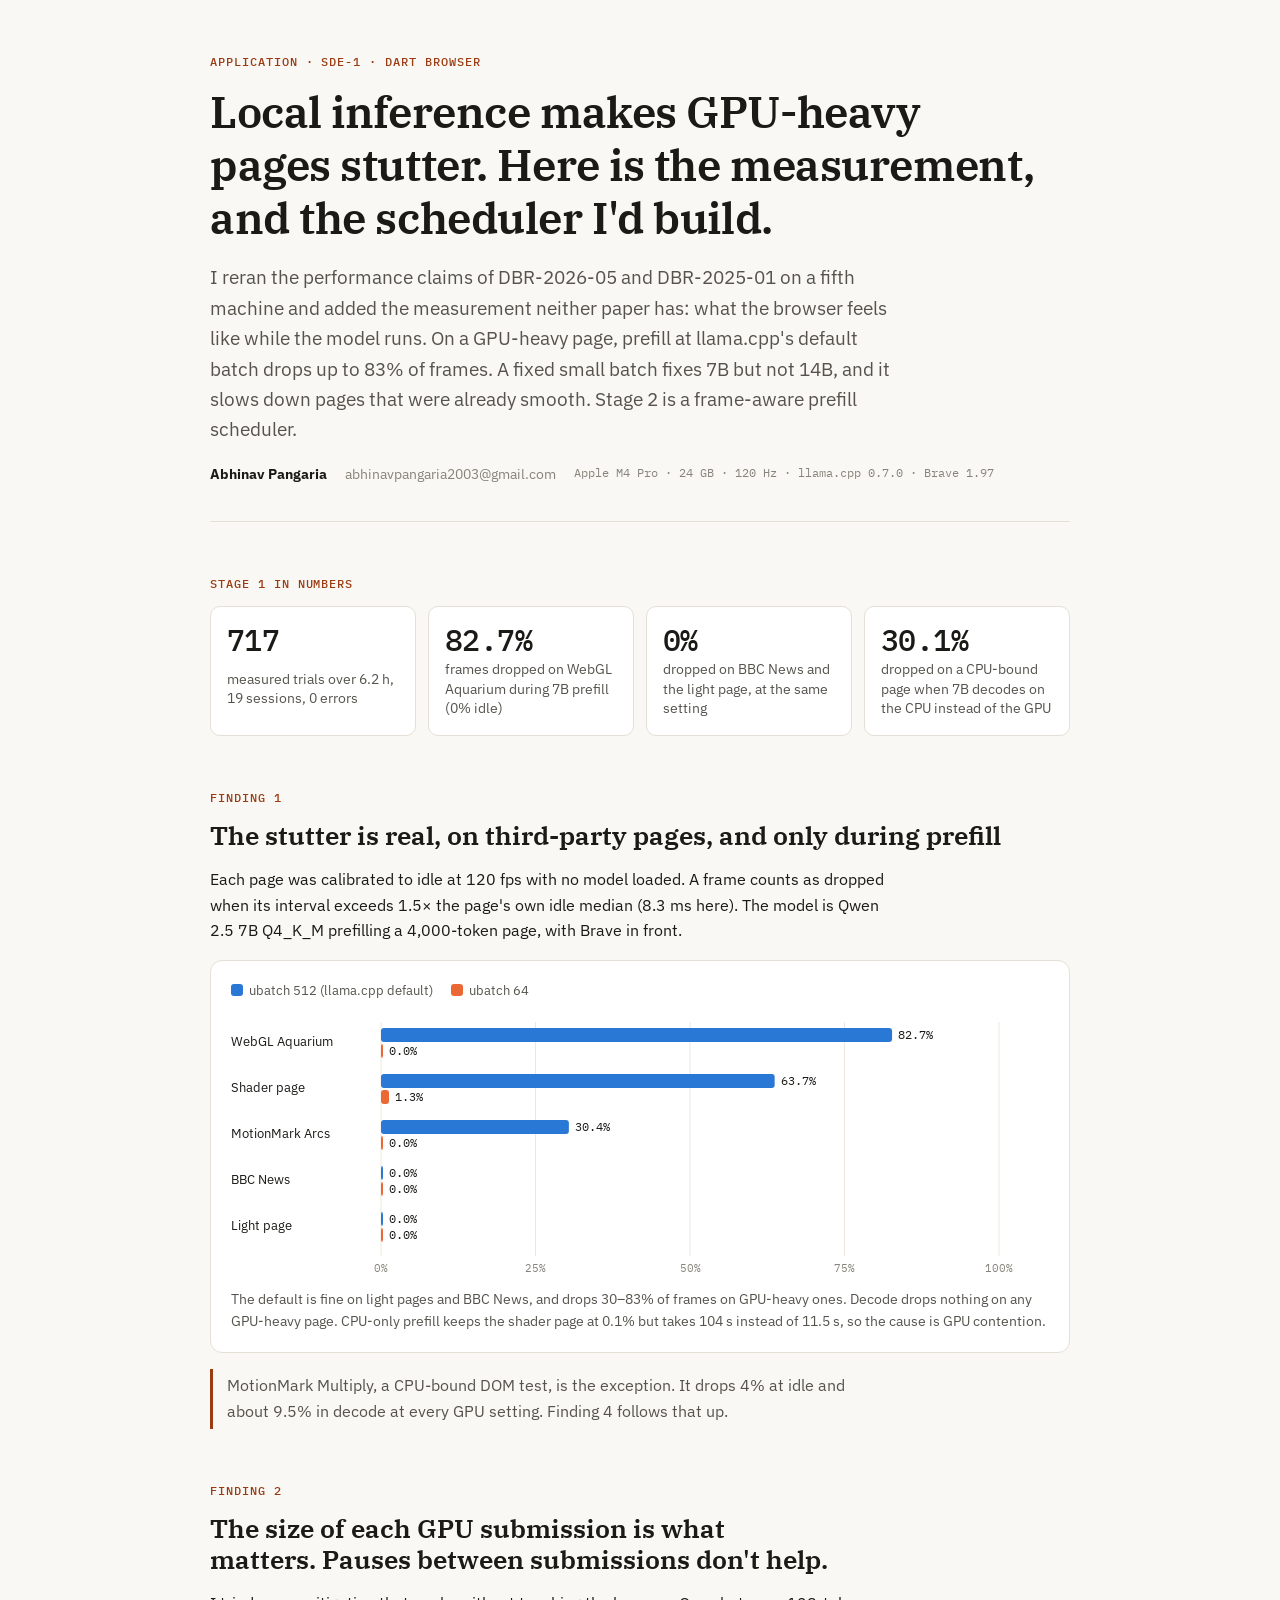
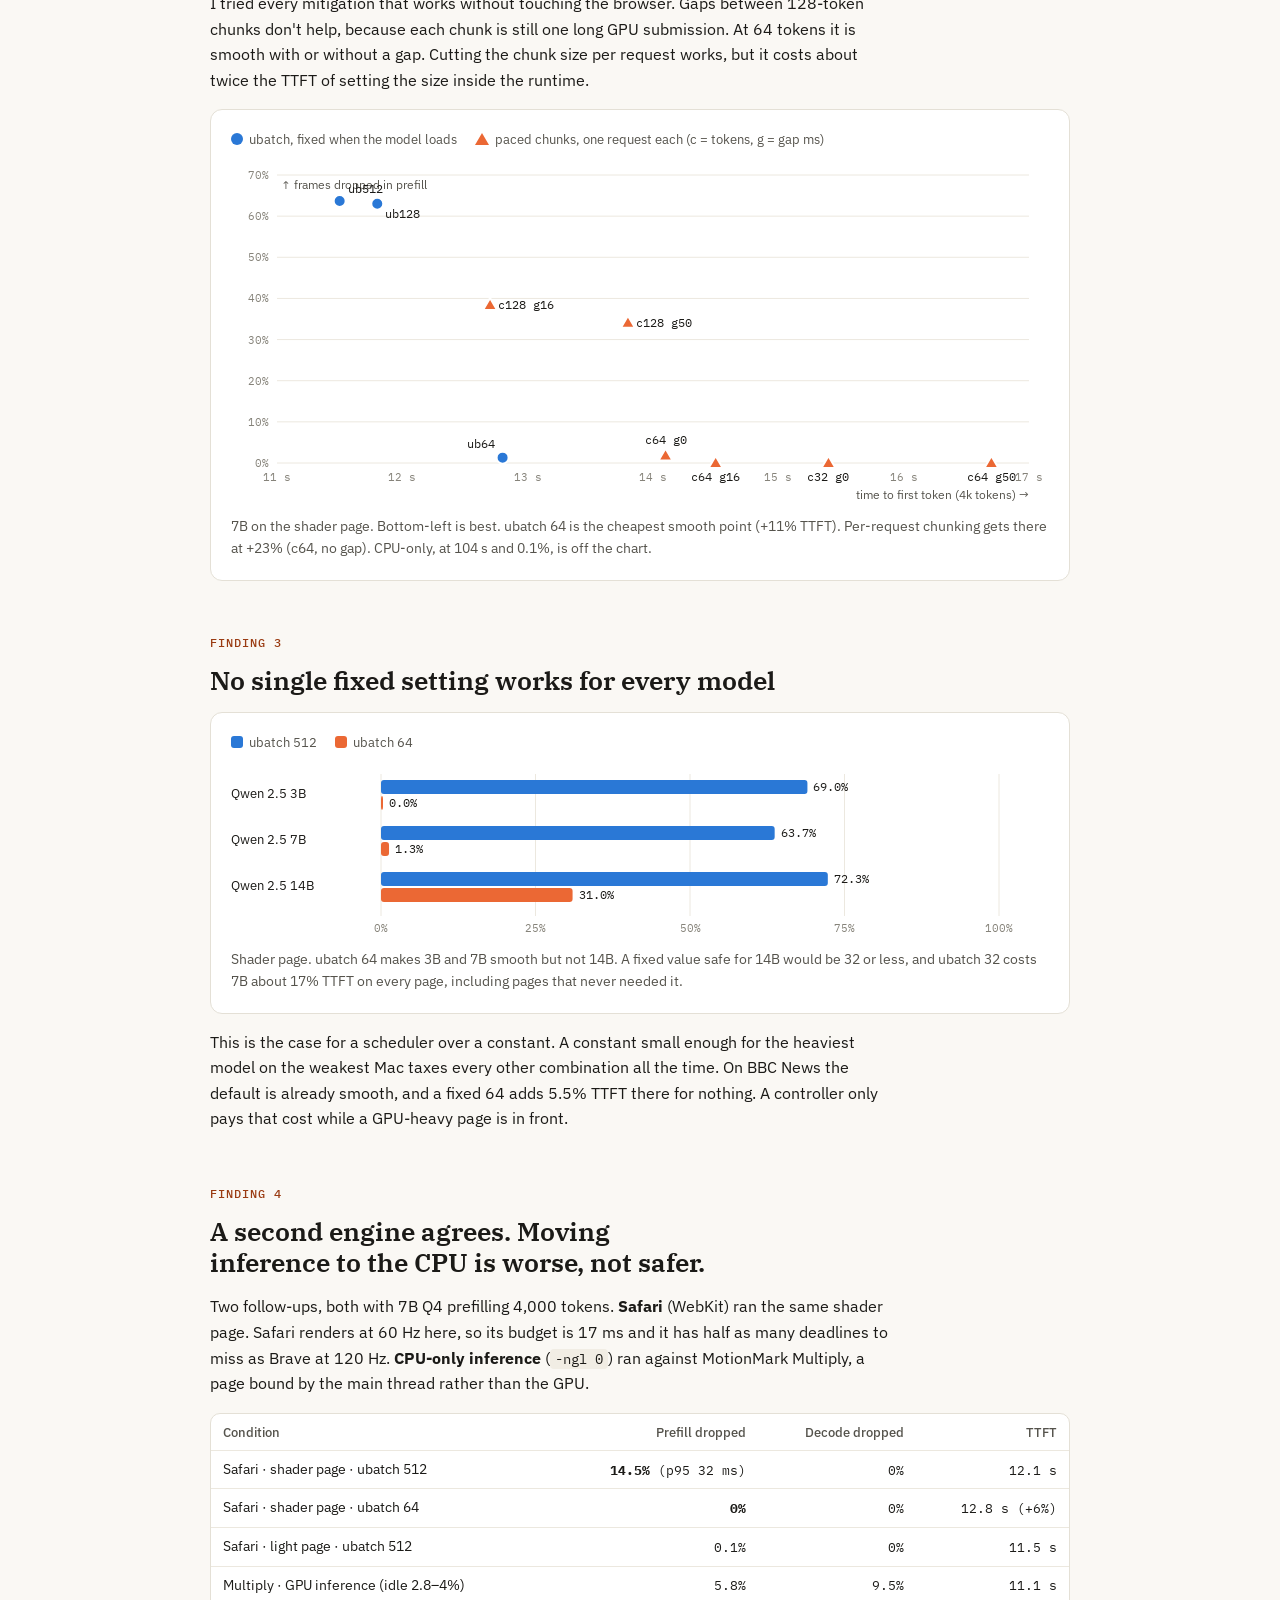
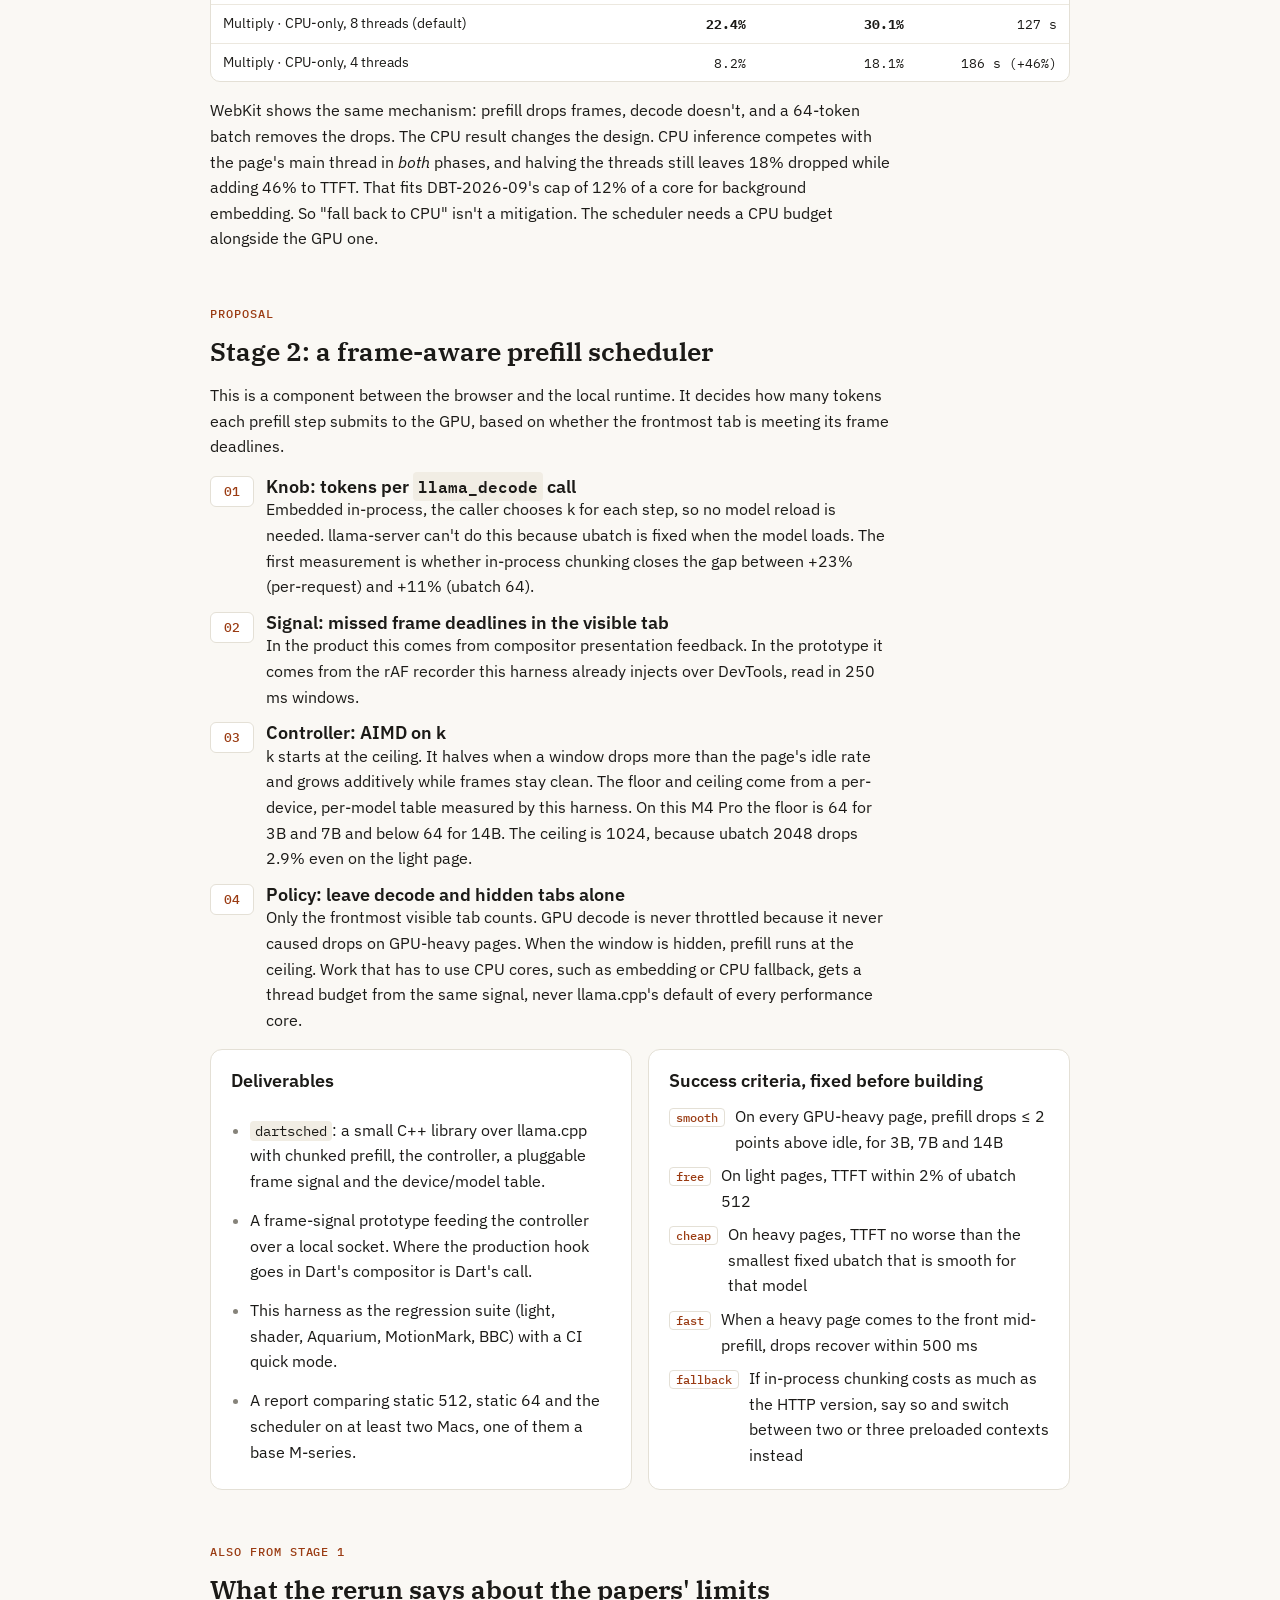
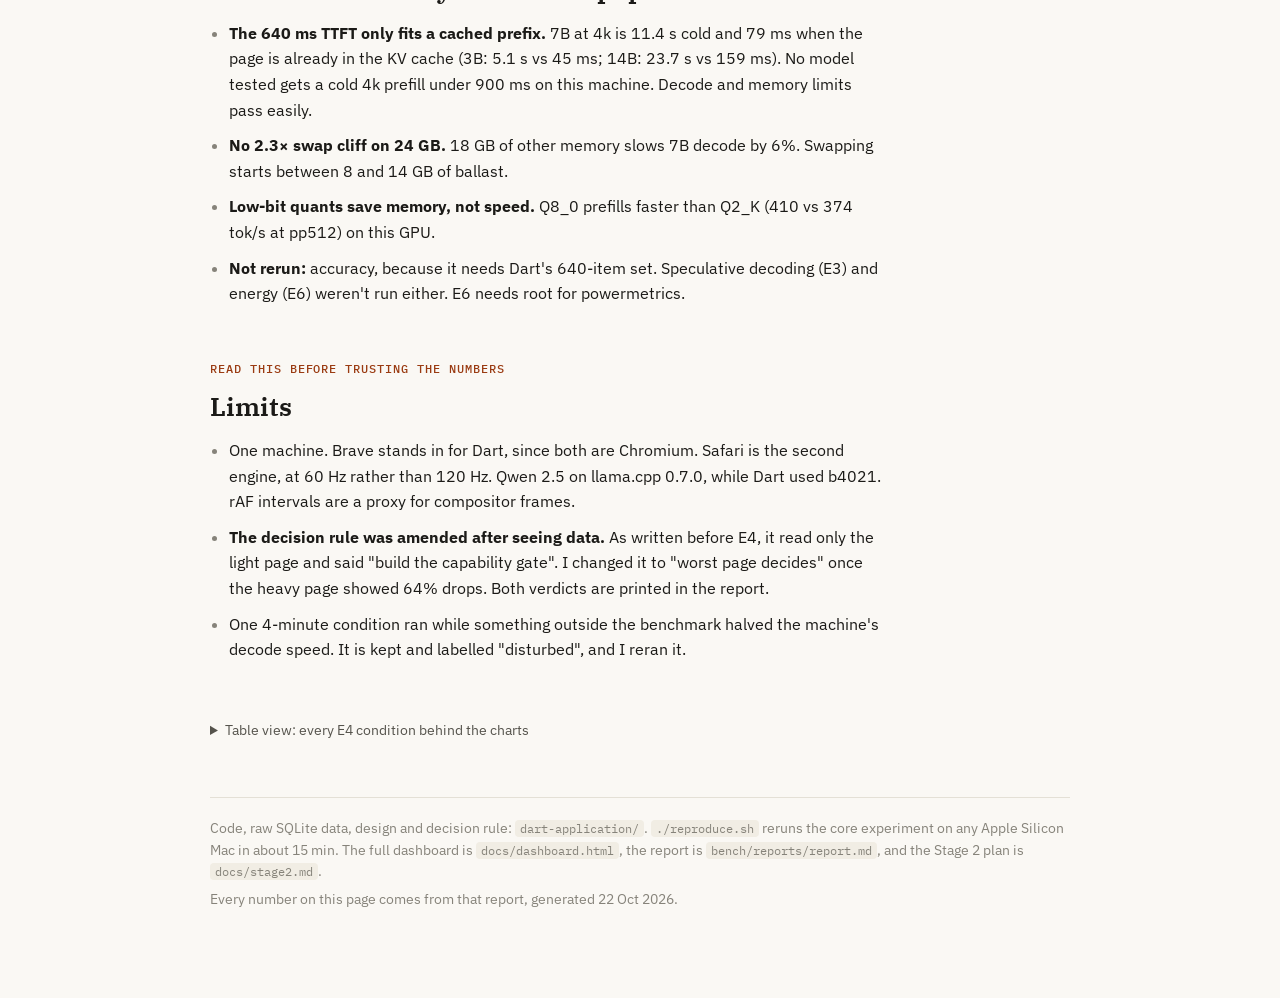
==== docs/index.html @ 21ff2320 "Publish Stage 1 results: report, raw data, dashboard and findings page 717 measured trials, 0 errors" ====
<!doctype html><html lang="en"><head><meta charset="utf-8"><meta name="viewport" content="width=device-width,initial-scale=1,viewport-fit=cover"></head><body>
<title>Prefill Stutter Report</title>
<meta name="claude:viewport-fit-sides" content="cover">
<link rel="preconnect" href="https://fonts.googleapis.com">
<link rel="stylesheet" href="https://fonts.googleapis.com/css2?family=IBM+Plex+Mono:wght@400;500&family=IBM+Plex+Sans:wght@400;500;600&family=IBM+Plex+Serif:wght@500;600&display=swap">
<style>
:root{
  --bg:#faf8f4; --surface:#ffffff; --fg:#1b1a17; --fg2:#55534c; --muted:#86837a;
  --rule:#e4e0d6; --grid:#ece8df; --accent:#9a3b12; --chip:#f1ede4;
  --s1:#2a78d6; --s2:#eb6834; --bad:#b42318; --good:#1d6b3a;
}
@media (prefers-color-scheme: dark){:root:not([data-theme="light"]){
  --bg:#17171a; --surface:#1f1f23; --fg:#efede7; --fg2:#c3c0b6; --muted:#8f8c84;
  --rule:#34333a; --grid:#2a2a30; --accent:#f08a5d; --chip:#26262b;
  --s1:#3987e5; --s2:#d95926; --bad:#f07a6e; --good:#6cc48a; color-scheme:dark}}
:root[data-theme="dark"]{
  --bg:#17171a; --surface:#1f1f23; --fg:#efede7; --fg2:#c3c0b6; --muted:#8f8c84;
  --rule:#34333a; --grid:#2a2a30; --accent:#f08a5d; --chip:#26262b;
  --s1:#3987e5; --s2:#d95926; --bad:#f07a6e; --good:#6cc48a; color-scheme:dark}
*{box-sizing:border-box}
body{background:var(--bg);color:var(--fg);font:16px/1.6 "IBM Plex Sans",system-ui,-apple-system,sans-serif;
  padding-left:max(16px,env(safe-area-inset-left,0px));padding-right:max(16px,env(safe-area-inset-right,0px))}
.wrap{max-width:860px;margin:0 auto;padding-block:48px 80px;display:grid;gap:56px}
section{display:grid;gap:16px;min-width:0}
h1,h2,h3{font-family:"IBM Plex Serif",Georgia,serif;font-weight:600;text-wrap:balance;margin:0;line-height:1.2}
h1{font-size:clamp(30px,5vw,44px);letter-spacing:-.01em}
h2{font-size:26px}
h3{font-size:18px;font-family:"IBM Plex Sans",system-ui,sans-serif}
p{margin:0;max-width:68ch}
.mono,code{font-family:"IBM Plex Mono",ui-monospace,Menlo,monospace;font-size:.88em}
code{background:var(--chip);padding:1px 5px;border-radius:4px}
.eyebrow{font:500 12px/1 "IBM Plex Mono",monospace;letter-spacing:.08em;text-transform:uppercase;color:var(--accent)}
.lede{font-size:19px;color:var(--fg2);max-width:62ch}
.byline{display:flex;flex-wrap:wrap;gap:6px 18px;color:var(--muted);font-size:14px}
.byline span{user-select:all}
header{display:grid;gap:18px;border-bottom:1px solid var(--rule);padding-bottom:36px}
.stats{display:grid;grid-template-columns:repeat(auto-fit,minmax(180px,1fr));gap:12px}
.stat{background:var(--surface);border:1px solid var(--rule);border-radius:10px;padding:16px;display:grid;gap:4px;min-width:0}
.stat b{font:500 30px/1.1 "IBM Plex Mono",monospace;letter-spacing:-.02em}
.stat small{color:var(--fg2);font-size:13.5px;line-height:1.45}
.card{background:var(--surface);border:1px solid var(--rule);border-radius:12px;padding:20px;display:grid;gap:12px;min-width:0}
.card .cap{color:var(--fg2);font-size:14px}
.legend{display:flex;flex-wrap:wrap;gap:6px 18px;font-size:13px;color:var(--fg2)}
.legend i{display:inline-block;width:12px;height:12px;border-radius:3px;margin-right:6px;vertical-align:-1px}
.legend i.tri{border-radius:0;background:none!important;width:0;height:0;border-left:7px solid transparent;border-right:7px solid transparent;border-bottom:12px solid var(--s2)}
.legend i.dot{border-radius:50%}
svg{display:block;width:100%;height:auto;overflow:visible}
svg text{font-family:"IBM Plex Sans",system-ui,sans-serif;fill:var(--fg2);font-size:12px}
svg .val{font-family:"IBM Plex Mono",monospace;fill:var(--fg);font-size:11.5px}
svg .row{fill:var(--fg);font-size:13px}
svg .axis{fill:var(--muted);font-size:11px;font-family:"IBM Plex Mono",monospace}
.tip{position:fixed;pointer-events:none;background:var(--fg);color:var(--bg);font:13px/1.45 "IBM Plex Sans",sans-serif;
  padding:8px 10px;border-radius:6px;max-width:260px;z-index:20;opacity:0;transition:opacity .08s}
.tip b{font-weight:600}
ol,ul{margin:0;padding-left:1.2em;display:grid;gap:10px;max-width:68ch}
li::marker{color:var(--muted)}
.steps{counter-reset:s;list-style:none;padding:0;display:grid;gap:12px}
.steps li{display:grid;grid-template-columns:44px 1fr;gap:12px;align-items:start}
.steps li::before{counter-increment:s;content:counter(s,decimal-leading-zero);font:500 13px/1 "IBM Plex Mono",monospace;
  color:var(--accent);border:1px solid var(--rule);border-radius:6px;padding:8px 0;text-align:center;background:var(--surface)}
.steps li div{min-width:0}
.two{display:grid;grid-template-columns:repeat(auto-fit,minmax(280px,1fr));gap:16px}
.tbl{overflow-x:auto;border:1px solid var(--rule);border-radius:10px;background:var(--surface)}
table{border-collapse:collapse;width:100%;font-size:13.5px;min-width:560px}
th,td{padding:8px 12px;text-align:right;border-bottom:1px solid var(--grid);white-space:nowrap}
th:first-child,td:first-child{text-align:left}
th{font-weight:500;color:var(--fg2);font-size:12.5px}
td{font-family:"IBM Plex Mono",monospace;font-size:12.5px}
td:first-child{font-family:"IBM Plex Sans",sans-serif;font-size:13.5px}
tr:last-child td{border-bottom:0}
details summary{cursor:pointer;color:var(--fg2);font-size:14px}
details[open] summary{margin-bottom:10px}
.note{border-left:3px solid var(--accent);padding:4px 0 4px 14px;color:var(--fg2);max-width:68ch}
.crit{display:grid;gap:8px}
.crit div{display:grid;grid-template-columns:auto 1fr;gap:10px;align-items:baseline}
.crit span.k{font:500 12px "IBM Plex Mono",monospace;color:var(--accent);border:1px solid var(--rule);border-radius:4px;padding:1px 6px;background:var(--surface)}
footer{color:var(--muted);font-size:13.5px;border-top:1px solid var(--rule);padding-top:20px;display:grid;gap:6px}
</style>

<div class="wrap">
<header>
  <div class="eyebrow">Application · SDE-1 · Dart Browser</div>
  <h1>Local inference makes GPU-heavy pages stutter. Here is the measurement, and the scheduler I'd build.</h1>
  <p class="lede">I reran the performance claims of DBR-2026-05 and DBR-2025-01 on a fifth machine and added the measurement neither paper has: what the browser feels like while the model runs. On a GPU-heavy page, prefill at llama.cpp's default batch drops up to 83% of frames. A fixed small batch fixes 7B but not 14B, and it slows down pages that were already smooth. Stage 2 is a frame-aware prefill scheduler.</p>
  <div class="byline"><strong style="color:var(--fg)">Abhinav Pangaria</strong><span>abhinavpangaria2003@gmail.com</span><span class="mono">Apple M4 Pro · 24 GB · 120 Hz · llama.cpp 0.7.0 · Brave 1.97</span></div>
</header>

<section>
  <div class="eyebrow">Stage 1 in numbers</div>
  <div class="stats">
    <div class="stat"><b>717</b><small>measured trials over 6.2 h, 19 sessions, 0 errors</small></div>
    <div class="stat"><b>82.7%</b><small>frames dropped on WebGL Aquarium during 7B prefill (0% idle)</small></div>
    <div class="stat"><b>0%</b><small>dropped on BBC News and the light page, at the same setting</small></div>
    <div class="stat"><b>30.1%</b><small>dropped on a CPU-bound page when 7B decodes on the CPU instead of the GPU</small></div>
  </div>
</section>

<section>
  <div class="eyebrow">Finding 1</div>
  <h2>The stutter is real, on third-party pages, and only during prefill</h2>
  <p>Each page was calibrated to idle at 120 fps with no model loaded. A frame counts as dropped when its interval exceeds 1.5× the page's own idle median (8.3 ms here). The model is Qwen 2.5 7B Q4_K_M prefilling a 4,000-token page, with Brave in front.</p>
  <div class="card">
    <div class="legend"><span><i style="background:var(--s1)"></i>ubatch 512 (llama.cpp default)</span><span><i style="background:var(--s2)"></i>ubatch 64</span></div>
    <div id="chartPages" role="img" aria-label="Frames dropped during prefill by page, ubatch 512 versus 64"></div>
    <div class="cap">The default is fine on light pages and BBC News, and drops 30–83% of frames on GPU-heavy ones. Decode drops nothing on any GPU-heavy page. CPU-only prefill keeps the shader page at 0.1% but takes 104 s instead of 11.5 s, so the cause is GPU contention.</div>
  </div>
  <p class="note">MotionMark Multiply, a CPU-bound DOM test, is the exception. It drops 4% at idle and about 9.5% in decode at every GPU setting. Finding 4 follows that up.</p>
</section>

<section>
  <div class="eyebrow">Finding 2</div>
  <h2>The size of each GPU submission is what matters. Pauses between submissions don't help.</h2>
  <p>I tried every mitigation that works without touching the browser. Gaps between 128-token chunks don't help, because each chunk is still one long GPU submission. At 64 tokens it is smooth with or without a gap. Cutting the chunk size per request works, but it costs about twice the TTFT of setting the size inside the runtime.</p>
  <div class="card">
    <div class="legend"><span><i class="dot" style="background:var(--s1)"></i>ubatch, fixed when the model loads</span><span><i class="tri"></i>paced chunks, one request each (c = tokens, g = gap ms)</span></div>
    <div id="chartFrontier" role="img" aria-label="Time to first token versus frames dropped, for each mitigation on the shader page"></div>
    <div class="cap">7B on the shader page. Bottom-left is best. ubatch 64 is the cheapest smooth point (+11% TTFT). Per-request chunking gets there at +23% (c64, no gap). CPU-only, at 104 s and 0.1%, is off the chart.</div>
  </div>
</section>

<section>
  <div class="eyebrow">Finding 3</div>
  <h2>No single fixed setting works for every model</h2>
  <div class="card">
    <div class="legend"><span><i style="background:var(--s1)"></i>ubatch 512</span><span><i style="background:var(--s2)"></i>ubatch 64</span></div>
    <div id="chartModels" role="img" aria-label="Frames dropped during prefill on the shader page by model size"></div>
    <div class="cap">Shader page. ubatch 64 makes 3B and 7B smooth but not 14B. A fixed value safe for 14B would be 32 or less, and ubatch 32 costs 7B about 17% TTFT on every page, including pages that never needed it.</div>
  </div>
  <p>This is the case for a scheduler over a constant. A constant small enough for the heaviest model on the weakest Mac taxes every other combination all the time. On BBC News the default is already smooth, and a fixed 64 adds 5.5% TTFT there for nothing. A controller only pays that cost while a GPU-heavy page is in front.</p>
</section>

<section>
  <div class="eyebrow">Finding 4</div>
  <h2>A second engine agrees. Moving inference to the CPU is worse, not safer.</h2>
  <p>Two follow-ups, both with 7B Q4 prefilling 4,000 tokens. <strong>Safari</strong> (WebKit) ran the same shader page. Safari renders at 60 Hz here, so its budget is 17 ms and it has half as many deadlines to miss as Brave at 120 Hz. <strong>CPU-only inference</strong> (<code>-ngl 0</code>) ran against MotionMark Multiply, a page bound by the main thread rather than the GPU.</p>
  <div class="tbl"><table><thead><tr><th>Condition</th><th>Prefill dropped</th><th>Decode dropped</th><th>TTFT</th></tr></thead><tbody>
    <tr><td>Safari · shader page · ubatch 512</td><td><strong>14.5%</strong> (p95 32 ms)</td><td>0%</td><td>12.1 s</td></tr>
    <tr><td>Safari · shader page · ubatch 64</td><td><strong>0%</strong></td><td>0%</td><td>12.8 s (+6%)</td></tr>
    <tr><td>Safari · light page · ubatch 512</td><td>0.1%</td><td>0%</td><td>11.5 s</td></tr>
    <tr><td>Multiply · GPU inference (idle 2.8–4%)</td><td>5.8%</td><td>9.5%</td><td>11.1 s</td></tr>
    <tr><td>Multiply · CPU-only, 8 threads (default)</td><td><strong>22.4%</strong></td><td><strong>30.1%</strong></td><td>127 s</td></tr>
    <tr><td>Multiply · CPU-only, 4 threads</td><td>8.2%</td><td>18.1%</td><td>186 s (+46%)</td></tr>
  </tbody></table></div>
  <p>WebKit shows the same mechanism: prefill drops frames, decode doesn't, and a 64-token batch removes the drops. The CPU result changes the design. CPU inference competes with the page's main thread in <em>both</em> phases, and halving the threads still leaves 18% dropped while adding 46% to TTFT. That fits DBT-2026-09's cap of 12% of a core for background embedding. So "fall back to CPU" isn't a mitigation. The scheduler needs a CPU budget alongside the GPU one.</p>
</section>

<section>
  <div class="eyebrow">Proposal</div>
  <h2>Stage 2: a frame-aware prefill scheduler</h2>
  <p>This is a component between the browser and the local runtime. It decides how many tokens each prefill step submits to the GPU, based on whether the frontmost tab is meeting its frame deadlines.</p>
  <ol class="steps">
    <li><div><h3>Knob: tokens per <code>llama_decode</code> call</h3><p>Embedded in-process, the caller chooses k for each step, so no model reload is needed. llama-server can't do this because ubatch is fixed when the model loads. The first measurement is whether in-process chunking closes the gap between +23% (per-request) and +11% (ubatch 64).</p></div></li>
    <li><div><h3>Signal: missed frame deadlines in the visible tab</h3><p>In the product this comes from compositor presentation feedback. In the prototype it comes from the rAF recorder this harness already injects over DevTools, read in 250 ms windows.</p></div></li>
    <li><div><h3>Controller: AIMD on k</h3><p>k starts at the ceiling. It halves when a window drops more than the page's idle rate and grows additively while frames stay clean. The floor and ceiling come from a per-device, per-model table measured by this harness. On this M4 Pro the floor is 64 for 3B and 7B and below 64 for 14B. The ceiling is 1024, because ubatch 2048 drops 2.9% even on the light page.</p></div></li>
    <li><div><h3>Policy: leave decode and hidden tabs alone</h3><p>Only the frontmost visible tab counts. GPU decode is never throttled because it never caused drops on GPU-heavy pages. When the window is hidden, prefill runs at the ceiling. Work that has to use CPU cores, such as embedding or CPU fallback, gets a thread budget from the same signal, never llama.cpp's default of every performance core.</p></div></li>
  </ol>
  <div class="two">
    <div class="card">
      <h3>Deliverables</h3>
      <ul>
        <li><code>dartsched</code>: a small C++ library over llama.cpp with chunked prefill, the controller, a pluggable frame signal and the device/model table.</li>
        <li>A frame-signal prototype feeding the controller over a local socket. Where the production hook goes in Dart's compositor is Dart's call.</li>
        <li>This harness as the regression suite (light, shader, Aquarium, MotionMark, BBC) with a CI quick mode.</li>
        <li>A report comparing static 512, static 64 and the scheduler on at least two Macs, one of them a base M-series.</li>
      </ul>
    </div>
    <div class="card">
      <h3>Success criteria, fixed before building</h3>
      <div class="crit">
        <div><span class="k">smooth</span><span>On every GPU-heavy page, prefill drops ≤ 2 points above idle, for 3B, 7B and 14B</span></div>
        <div><span class="k">free</span><span>On light pages, TTFT within 2% of ubatch 512</span></div>
        <div><span class="k">cheap</span><span>On heavy pages, TTFT no worse than the smallest fixed ubatch that is smooth for that model</span></div>
        <div><span class="k">fast</span><span>When a heavy page comes to the front mid-prefill, drops recover within 500 ms</span></div>
        <div><span class="k">fallback</span><span>If in-process chunking costs as much as the HTTP version, say so and switch between two or three preloaded contexts instead</span></div>
      </div>
    </div>
  </div>
</section>

<section>
  <div class="eyebrow">Also from Stage 1</div>
  <h2>What the rerun says about the papers' limits</h2>
  <ul>
    <li><strong>The 640 ms TTFT only fits a cached prefix.</strong> 7B at 4k is 11.4 s cold and 79 ms when the page is already in the KV cache (3B: 5.1 s vs 45 ms; 14B: 23.7 s vs 159 ms). No model tested gets a cold 4k prefill under 900 ms on this machine. Decode and memory limits pass easily.</li>
    <li><strong>No 2.3× swap cliff on 24 GB.</strong> 18 GB of other memory slows 7B decode by 6%. Swapping starts between 8 and 14 GB of ballast.</li>
    <li><strong>Low-bit quants save memory, not speed.</strong> Q8_0 prefills faster than Q2_K (410 vs 374 tok/s at pp512) on this GPU.</li>
    <li><strong>Not rerun:</strong> accuracy, because it needs Dart's 640-item set. Speculative decoding (E3) and energy (E6) weren't run either. E6 needs root for powermetrics.</li>
  </ul>
</section>

<section>
  <div class="eyebrow">Read this before trusting the numbers</div>
  <h2>Limits</h2>
  <ul>
    <li>One machine. Brave stands in for Dart, since both are Chromium. Safari is the second engine, at 60 Hz rather than 120 Hz. Qwen 2.5 on llama.cpp 0.7.0, while Dart used b4021. rAF intervals are a proxy for compositor frames.</li>
    <li><strong>The decision rule was amended after seeing data.</strong> As written before E4, it read only the light page and said "build the capability gate". I changed it to "worst page decides" once the heavy page showed 64% drops. Both verdicts are printed in the report.</li>
    <li>One 4-minute condition ran while something outside the benchmark halved the machine's decode speed. It is kept and labelled "disturbed", and I reran it.</li>
  </ul>
</section>

<section>
  <details>
    <summary>Table view: every E4 condition behind the charts</summary>
    <div class="tbl"><table id="tbl"><thead><tr><th>Condition</th><th>Prefill dropped</th><th>Prefill fps</th><th>p95 ms</th><th>Decode dropped</th><th>TTFT s</th><th>Decode tok/s</th></tr></thead><tbody></tbody></table></div>
  </details>
</section>

<footer>
  <span>Code, raw SQLite data, design and decision rule: <code>dart-application/</code>. <code>./reproduce.sh</code> reruns the core experiment on any Apple Silicon Mac in about 15 min. The full dashboard is <code>docs/dashboard.html</code>, the report is <code>bench/reports/report.md</code>, and the Stage 2 plan is <code>docs/stage2.md</code>.</span>
  <span>Every number on this page comes from that report, generated 22 Oct 2026.</span>
</footer>
</div>
<div class="tip" id="tip"></div>

<script>
const NS="http://www.w3.org/2000/svg";
const el=(t,a={},p)=>{const e=document.createElementNS(NS,t);for(const k in a)e.setAttribute(k,a[k]);p&&p.appendChild(e);return e};
const tip=document.getElementById("tip");
function showTip(e,html){tip.innerHTML=html;tip.style.opacity=1;const x=Math.min(e.clientX+14,innerWidth-tip.offsetWidth-8);tip.style.left=x+"px";tip.style.top=(e.clientY+14)+"px"}
function hideTip(){tip.style.opacity=0}

// paired horizontal bars: rows of [label, a, b, note]
function pairs(id,rows,names){
  const host=document.getElementById(id), W=Math.max(320,host.clientWidth||760), lab=W<520?108:150, right=50, rowH=46, top=8, H=top+rows.length*rowH+24;
  host.textContent="";
  const s=el("svg",{viewBox:`0 0 ${W} ${H}`},host), x=v=>lab+(W-lab-right)*v/100;
  [0,25,50,75,100].forEach(t=>{el("line",{x1:x(t),x2:x(t),y1:top,y2:H-20,stroke:"var(--grid)"},s);
    el("text",{x:x(t),y:H-4,"text-anchor":"middle",class:"axis"},s).textContent=t+"%"});
  rows.forEach((r,i)=>{const y=top+i*rowH+6;
    el("text",{x:0,y:y+18,class:"row"},s).textContent=r[0];
    [r[1],r[2]].forEach((v,j)=>{const by=y+j*16, w=Math.max(x(v)-x(0),2);
      el("rect",{x:x(0),y:by,width:w,height:14,rx:3,fill:j?"var(--s2)":"var(--s1)"},s);
      el("text",{x:x(0)+w+6,y:by+11,class:"val"},s).textContent=v.toFixed(1)+"%";});
    const hit=el("rect",{x:0,y:y-6,width:W,height:rowH,fill:"transparent"},s);
    hit.addEventListener("pointermove",e=>showTip(e,`<b>${r[0]}</b><br>${names[0]}: ${r[1]}% dropped<br>${names[1]}: ${r[2]}% dropped${r[3]?"<br>"+r[3]:""}`));
    hit.addEventListener("pointerleave",hideTip);
  });
}
function draw(){
pairs("chartPages",[
  ["WebGL Aquarium",82.7,0.0,"TTFT 11.4 s → 12.4 s (+9%)"],
  ["Shader page",63.7,1.3,"TTFT 11.5 s → 12.8 s (+11%)"],
  ["MotionMark Arcs",30.4,0.0,"TTFT 11.3 s → 11.8 s (+4%)"],
  ["BBC News",0.0,0.0,"TTFT 11.0 s → 11.6 s (+5.5%), for nothing"],
  ["Light page",0.0,0.0,"TTFT +4.5%, for nothing"],
],["ubatch 512","ubatch 64"]);
pairs("chartModels",[
  ["Qwen 2.5 3B",69.0,0.0,"TTFT 5.5 s → 6.5 s (+18%)"],
  ["Qwen 2.5 7B",63.7,1.3,"TTFT 11.5 s → 12.8 s (+11%)"],
  ["Qwen 2.5 14B",72.3,31.0,"TTFT 25.0 s → 26.6 s, still 90 fps"],
],["ubatch 512","ubatch 64"]);

frontier();
}
// TTFT vs dropped, shader page 7B
function frontier(){
  const pts=[
    ["ub512",11.5,63.7,0],["ub128",11.8,63.0,0],["ub64",12.8,1.3,0],
    ["c128 g16",12.7,38.4,1],["c128 g50",13.8,34.1,1],["c64 g0",14.1,1.8,1],
    ["c64 g16",14.5,0.0,1],["c32 g0",15.4,0.0,1],["c64 g50",16.7,0.0,1]];
  const lbl={"ub512":[8,-8,"start"],"ub128":[8,14,"start"],"ub64":[-8,-10,"end"],"c128 g16":[8,4,"start"],
    "c128 g50":[8,4,"start"],"c64 g0":[0,-12,"middle"],"c64 g16":[0,18,"middle"],"c32 g0":[0,18,"middle"],"c64 g50":[0,18,"middle"]};
  const host=document.getElementById("chartFrontier"),W=Math.max(320,host.clientWidth||760),H=W<520?300:340,L=46,R=20,T=12,B=40;
  host.textContent="";
  const s=el("svg",{viewBox:`0 0 ${W} ${H}`},host);
  const x=v=>L+(W-L-R)*(v-11)/(17-11), y=v=>T+(H-T-B)*(1-v/70);
  [0,10,20,30,40,50,60,70].forEach(t=>{el("line",{x1:L,x2:W-R,y1:y(t),y2:y(t),stroke:"var(--grid)"},s);
    el("text",{x:L-8,y:y(t)+4,"text-anchor":"end",class:"axis"},s).textContent=t+"%"});
  [11,12,13,14,15,16,17].forEach(t=>el("text",{x:x(t),y:H-B+18,"text-anchor":"middle",class:"axis"},s).textContent=t+" s");
  el("text",{x:W-R,y:H-4,"text-anchor":"end"},s).textContent="time to first token (4k tokens) →";
  el("text",{x:L,y:T-0,"text-anchor":"start",dy:"-2"},s).textContent="";
  el("text",{x:L+4,y:y(70)+14},s).textContent="↑ frames dropped in prefill";
  pts.forEach(p=>{const cx=x(p[1]),cy=y(p[2]);
    if(p[3]) el("path",{d:`M${cx} ${cy-7}L${cx+7} ${cy+5}L${cx-7} ${cy+5}Z`,fill:"var(--s2)",stroke:"var(--surface)","stroke-width":2},s);
    else el("circle",{cx,cy,r:6,fill:"var(--s1)",stroke:"var(--surface)","stroke-width":2},s);
    const o=lbl[p[0]];el("text",{x:cx+o[0],y:cy+o[1],"text-anchor":o[2],class:"val"},s).textContent=p[0];
    const hit=el("circle",{cx,cy,r:16,fill:"transparent"},s);
    hit.addEventListener("pointermove",e=>showTip(e,`<b>${p[3]?"paced "+p[0]:"ubatch "+p[0].slice(2)}</b><br>${p[2]}% dropped · TTFT ${p[1]} s (${p[1]>11.5?"+":""}${Math.round((p[1]/11.5-1)*100)}%)`));
    hit.addEventListener("pointerleave",hideTip);
  });
}
draw();
let rz;addEventListener("resize",()=>{clearTimeout(rz);rz=setTimeout(draw,150)});

// table view
const T=[
 ["7B ub512 · shader page",63.7,41,48.2,0.0,11.5,36.9],["7B ub128 · shader page",63.0,72,18.3,0.0,11.8,38.9],
 ["7B ub64 · shader page",1.3,118,10.0,0.0,12.8,39.0],["7B paced c128 g16 · shader",38.4,85,17.8,0.0,12.7,38.9],
 ["7B paced c128 g50 · shader",34.1,88,17.9,0.9,13.8,38.9],["7B paced c64 g0 · shader",1.8,118,9.2,0.0,14.1,36.0],
 ["7B paced c64 g16 · shader",0.0,120,9.3,0.0,14.5,38.9],["7B paced c32 g0 · shader",0.0,120,9.5,0.0,15.4,36.7],
 ["7B paced c64 g50 · shader",0.0,120,9.3,0.0,16.7,38.9],["7B cpu-only · shader",0.1,120,8.4,0.0,104.4,20.9],
 ["3B ub512 · shader",69.0,65,25.0,0.0,5.5,67.7],["3B ub64 · shader",0.0,120,9.6,0.0,6.5,68.1],
 ["14B ub512 · shader",72.3,36,58.0,0.0,25.0,18.2],["14B ub64 · shader",31.0,90,17.1,0.0,26.6,19.6],
 ["7B ub512 · Aquarium",82.7,39,43.6,0.1,11.4,38.7],["7B ub64 · Aquarium",0.0,120,9.9,0.0,12.4,38.8],
 ["7B ub512 · MM Arcs",30.4,81,27.4,0.0,11.3,42.5],["7B ub64 · MM Arcs",0.0,120,8.7,0.0,11.8,42.9],
 ["7B ub512 · MM Multiply (idle 4.0%)",5.8,113,15.9,9.5,11.1,43.3],["7B ub64 · MM Multiply",5.4,114,15.1,9.2,11.6,43.3],
 ["7B ub512 · BBC News",0.0,120,8.8,0.0,11.0,43.5],["7B ub64 · BBC News",0.0,120,9.3,0.0,11.6,43.4],
 ["7B ub512 · Safari shader (60 Hz)",14.5,59,32.0,0.0,12.1,40.2],["7B ub64 · Safari shader (60 Hz)",0.0,60,18.0,0.0,12.8,40.1],
 ["7B ub512 · Safari light (60 Hz)",0.1,60,18.0,0.0,11.5,42.7],["7B cpu-only · MM Multiply",22.4,96,17.0,30.1,127.3,13.3],
 ["7B cpu-only t4 · MM Multiply",8.2,111,16.7,18.1,186.1,12.5],
];
const tb=document.querySelector("#tbl tbody");
T.forEach(r=>{const tr=document.createElement("tr");
  tr.innerHTML=`<td>${r[0]}</td><td>${r[1].toFixed(1)}%</td><td>${r[2]}</td><td>${r[3].toFixed(1)}</td><td>${r[4].toFixed(1)}%</td><td>${r[5].toFixed(1)}</td><td>${r[6].toFixed(1)}</td>`;tb.appendChild(tr)});
</script>

</body></html>
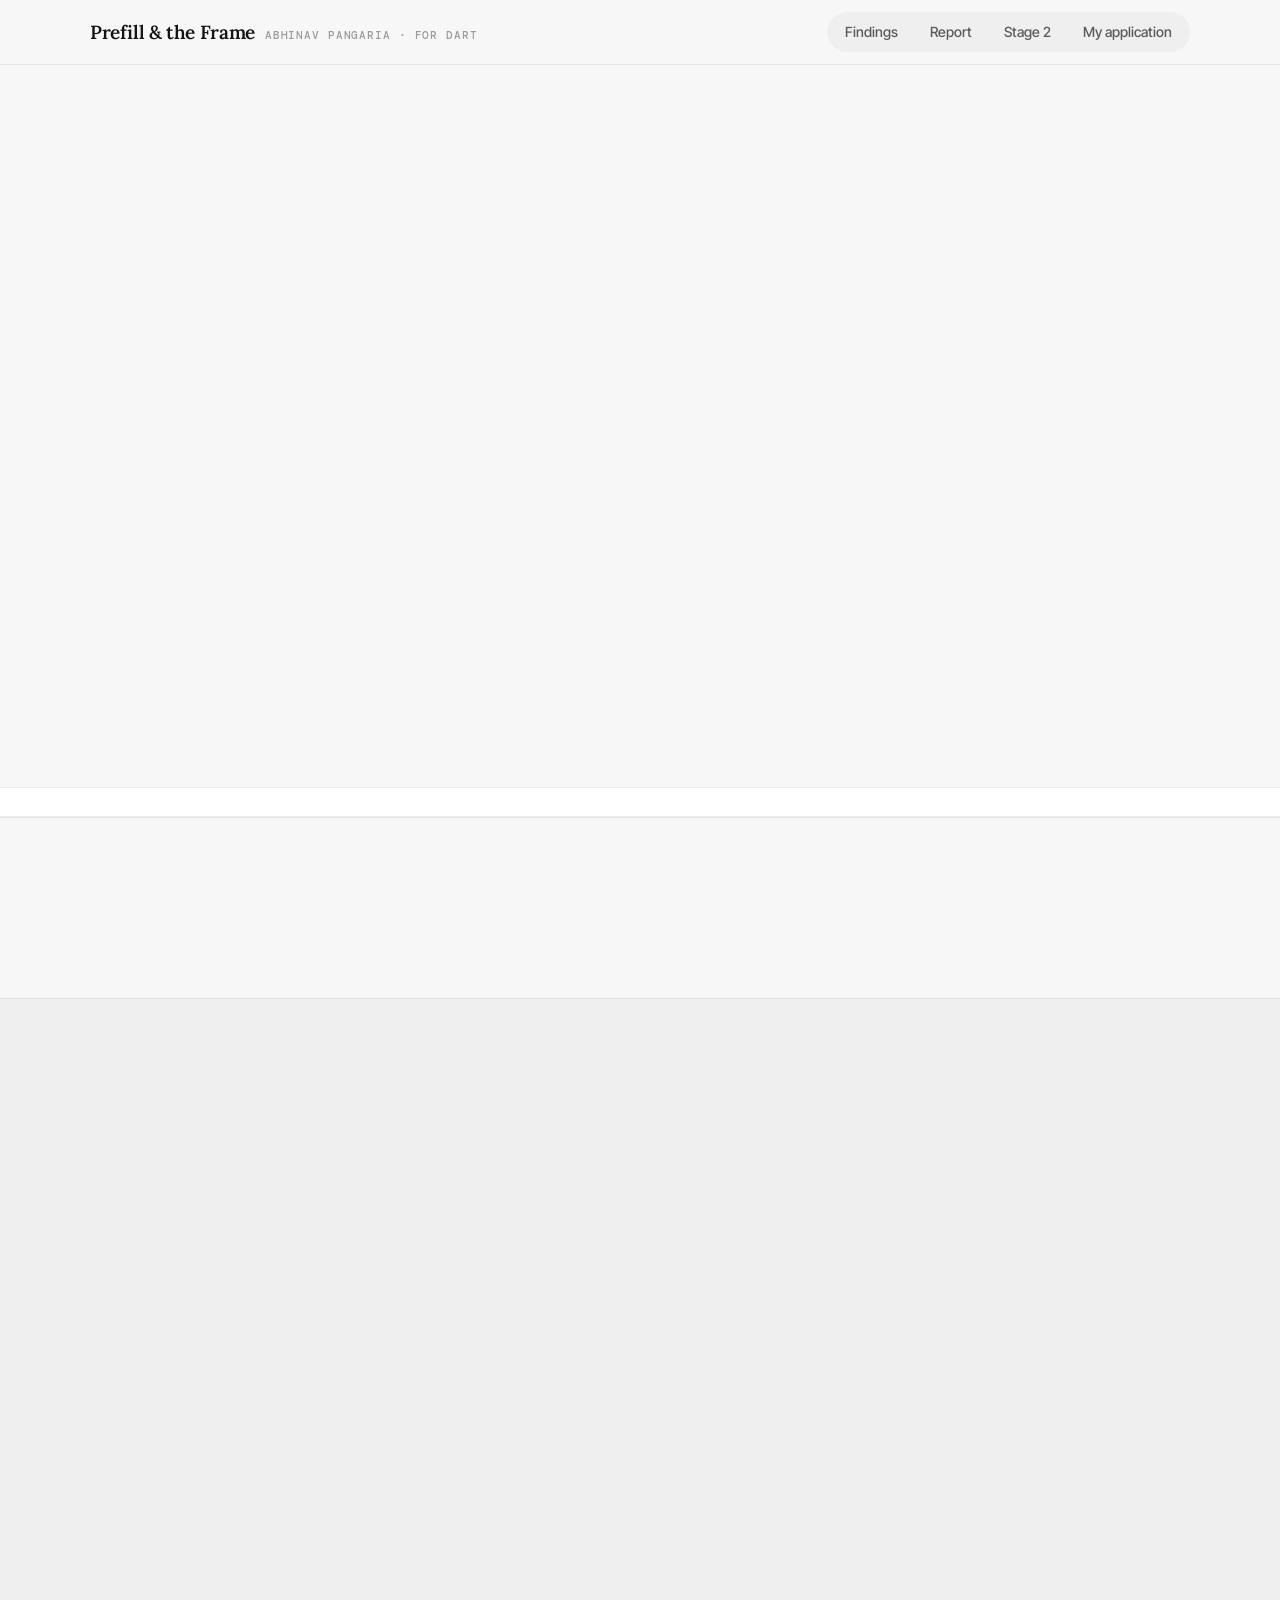
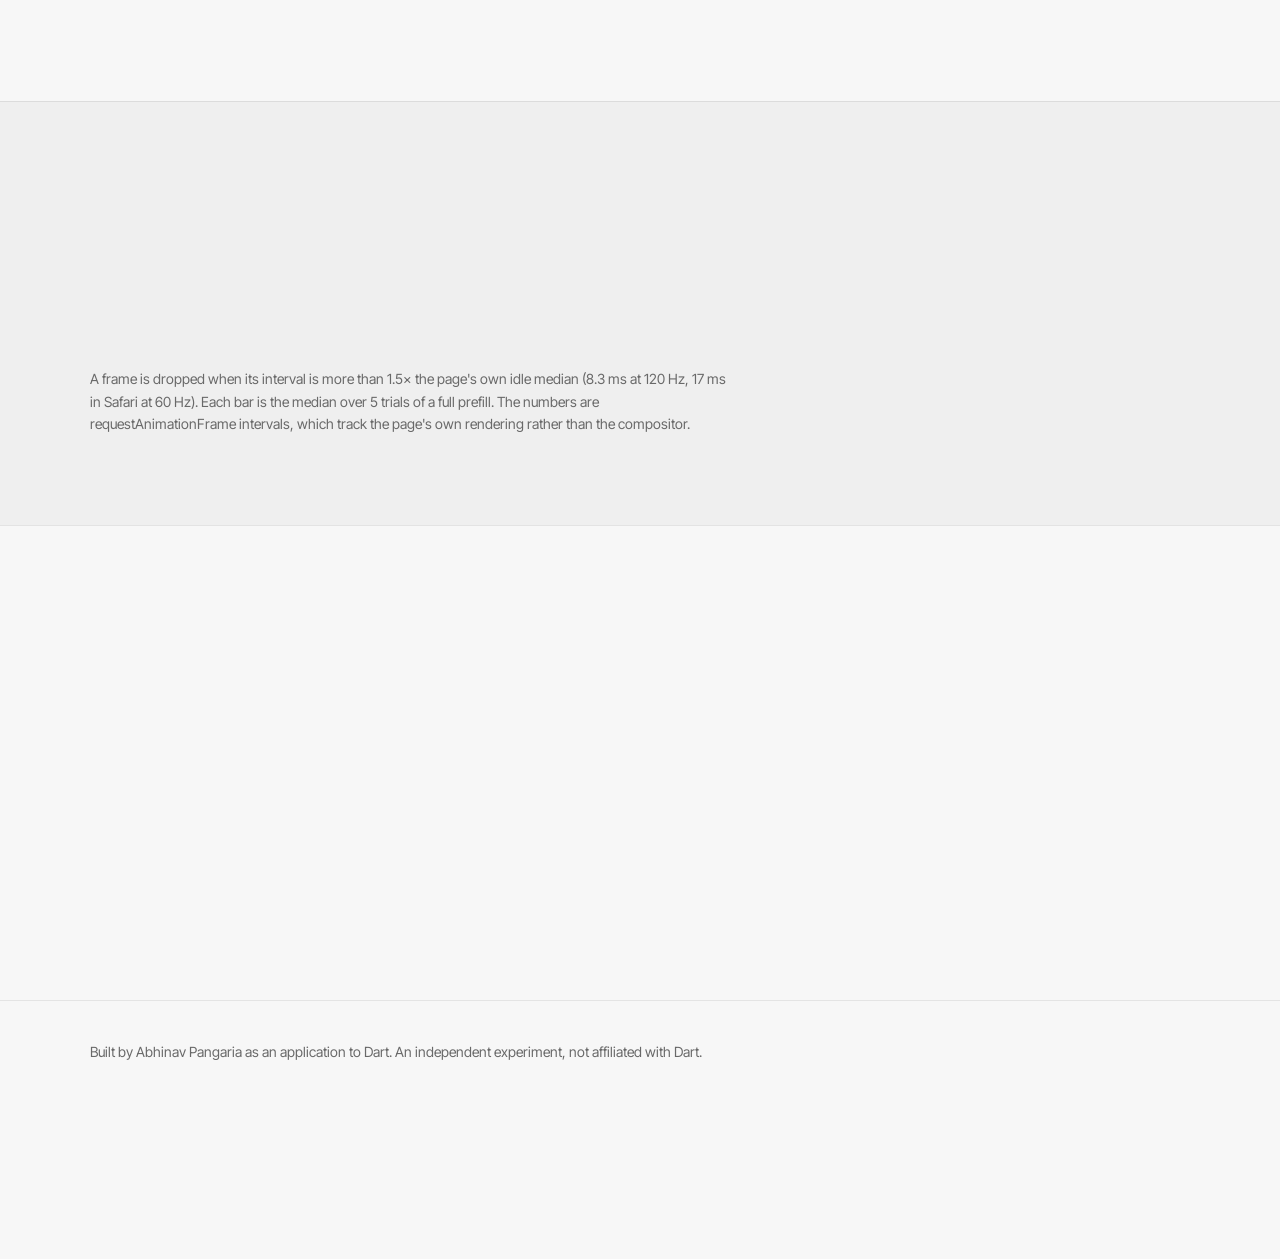
==== commit 9e738fa2: "Findings site, Stage 2 in the new order, and a full reproduction mode - site/: static findings site " ====
--- a/docs/index.html
+++ b/docs/index.html
@@ -1,307 +1,5 @@
-<!doctype html><html lang="en"><head><meta charset="utf-8"><meta name="viewport" content="width=device-width,initial-scale=1,viewport-fit=cover"></head><body>
-<title>Prefill Stutter Report</title>
-<meta name="claude:viewport-fit-sides" content="cover">
-<link rel="preconnect" href="https://fonts.googleapis.com">
-<link rel="stylesheet" href="https://fonts.googleapis.com/css2?family=IBM+Plex+Mono:wght@400;500&family=IBM+Plex+Sans:wght@400;500;600&family=IBM+Plex+Serif:wght@500;600&display=swap">
-<style>
-:root{
-  --bg:#faf8f4; --surface:#ffffff; --fg:#1b1a17; --fg2:#55534c; --muted:#86837a;
-  --rule:#e4e0d6; --grid:#ece8df; --accent:#9a3b12; --chip:#f1ede4;
-  --s1:#2a78d6; --s2:#eb6834; --bad:#b42318; --good:#1d6b3a;
-}
-@media (prefers-color-scheme: dark){:root:not([data-theme="light"]){
-  --bg:#17171a; --surface:#1f1f23; --fg:#efede7; --fg2:#c3c0b6; --muted:#8f8c84;
-  --rule:#34333a; --grid:#2a2a30; --accent:#f08a5d; --chip:#26262b;
-  --s1:#3987e5; --s2:#d95926; --bad:#f07a6e; --good:#6cc48a; color-scheme:dark}}
-:root[data-theme="dark"]{
-  --bg:#17171a; --surface:#1f1f23; --fg:#efede7; --fg2:#c3c0b6; --muted:#8f8c84;
-  --rule:#34333a; --grid:#2a2a30; --accent:#f08a5d; --chip:#26262b;
-  --s1:#3987e5; --s2:#d95926; --bad:#f07a6e; --good:#6cc48a; color-scheme:dark}
-*{box-sizing:border-box}
-body{background:var(--bg);color:var(--fg);font:16px/1.6 "IBM Plex Sans",system-ui,-apple-system,sans-serif;
-  padding-left:max(16px,env(safe-area-inset-left,0px));padding-right:max(16px,env(safe-area-inset-right,0px))}
-.wrap{max-width:860px;margin:0 auto;padding-block:48px 80px;display:grid;gap:56px}
-section{display:grid;gap:16px;min-width:0}
-h1,h2,h3{font-family:"IBM Plex Serif",Georgia,serif;font-weight:600;text-wrap:balance;margin:0;line-height:1.2}
-h1{font-size:clamp(30px,5vw,44px);letter-spacing:-.01em}
-h2{font-size:26px}
-h3{font-size:18px;font-family:"IBM Plex Sans",system-ui,sans-serif}
-p{margin:0;max-width:68ch}
-.mono,code{font-family:"IBM Plex Mono",ui-monospace,Menlo,monospace;font-size:.88em}
-code{background:var(--chip);padding:1px 5px;border-radius:4px}
-.eyebrow{font:500 12px/1 "IBM Plex Mono",monospace;letter-spacing:.08em;text-transform:uppercase;color:var(--accent)}
-.lede{font-size:19px;color:var(--fg2);max-width:62ch}
-.byline{display:flex;flex-wrap:wrap;gap:6px 18px;color:var(--muted);font-size:14px}
-.byline span{user-select:all}
-header{display:grid;gap:18px;border-bottom:1px solid var(--rule);padding-bottom:36px}
-.stats{display:grid;grid-template-columns:repeat(auto-fit,minmax(180px,1fr));gap:12px}
-.stat{background:var(--surface);border:1px solid var(--rule);border-radius:10px;padding:16px;display:grid;gap:4px;min-width:0}
-.stat b{font:500 30px/1.1 "IBM Plex Mono",monospace;letter-spacing:-.02em}
-.stat small{color:var(--fg2);font-size:13.5px;line-height:1.45}
-.card{background:var(--surface);border:1px solid var(--rule);border-radius:12px;padding:20px;display:grid;gap:12px;min-width:0}
-.card .cap{color:var(--fg2);font-size:14px}
-.legend{display:flex;flex-wrap:wrap;gap:6px 18px;font-size:13px;color:var(--fg2)}
-.legend i{display:inline-block;width:12px;height:12px;border-radius:3px;margin-right:6px;vertical-align:-1px}
-.legend i.tri{border-radius:0;background:none!important;width:0;height:0;border-left:7px solid transparent;border-right:7px solid transparent;border-bottom:12px solid var(--s2)}
-.legend i.dot{border-radius:50%}
-svg{display:block;width:100%;height:auto;overflow:visible}
-svg text{font-family:"IBM Plex Sans",system-ui,sans-serif;fill:var(--fg2);font-size:12px}
-svg .val{font-family:"IBM Plex Mono",monospace;fill:var(--fg);font-size:11.5px}
-svg .row{fill:var(--fg);font-size:13px}
-svg .axis{fill:var(--muted);font-size:11px;font-family:"IBM Plex Mono",monospace}
-.tip{position:fixed;pointer-events:none;background:var(--fg);color:var(--bg);font:13px/1.45 "IBM Plex Sans",sans-serif;
-  padding:8px 10px;border-radius:6px;max-width:260px;z-index:20;opacity:0;transition:opacity .08s}
-.tip b{font-weight:600}
-ol,ul{margin:0;padding-left:1.2em;display:grid;gap:10px;max-width:68ch}
-li::marker{color:var(--muted)}
-.steps{counter-reset:s;list-style:none;padding:0;display:grid;gap:12px}
-.steps li{display:grid;grid-template-columns:44px 1fr;gap:12px;align-items:start}
-.steps li::before{counter-increment:s;content:counter(s,decimal-leading-zero);font:500 13px/1 "IBM Plex Mono",monospace;
-  color:var(--accent);border:1px solid var(--rule);border-radius:6px;padding:8px 0;text-align:center;background:var(--surface)}
-.steps li div{min-width:0}
-.two{display:grid;grid-template-columns:repeat(auto-fit,minmax(280px,1fr));gap:16px}
-.tbl{overflow-x:auto;border:1px solid var(--rule);border-radius:10px;background:var(--surface)}
-table{border-collapse:collapse;width:100%;font-size:13.5px;min-width:560px}
-th,td{padding:8px 12px;text-align:right;border-bottom:1px solid var(--grid);white-space:nowrap}
-th:first-child,td:first-child{text-align:left}
-th{font-weight:500;color:var(--fg2);font-size:12.5px}
-td{font-family:"IBM Plex Mono",monospace;font-size:12.5px}
-td:first-child{font-family:"IBM Plex Sans",sans-serif;font-size:13.5px}
-tr:last-child td{border-bottom:0}
-details summary{cursor:pointer;color:var(--fg2);font-size:14px}
-details[open] summary{margin-bottom:10px}
-.note{border-left:3px solid var(--accent);padding:4px 0 4px 14px;color:var(--fg2);max-width:68ch}
-.crit{display:grid;gap:8px}
-.crit div{display:grid;grid-template-columns:auto 1fr;gap:10px;align-items:baseline}
-.crit span.k{font:500 12px "IBM Plex Mono",monospace;color:var(--accent);border:1px solid var(--rule);border-radius:4px;padding:1px 6px;background:var(--surface)}
-footer{color:var(--muted);font-size:13.5px;border-top:1px solid var(--rule);padding-top:20px;display:grid;gap:6px}
-</style>
-
-<div class="wrap">
-<header>
-  <div class="eyebrow">Application · SDE-1 · Dart Browser</div>
-  <h1>Local inference makes GPU-heavy pages stutter. Here is the measurement, and the scheduler I'd build.</h1>
-  <p class="lede">I reran the performance claims of DBR-2026-05 and DBR-2025-01 on a fifth machine and added the measurement neither paper has: what the browser feels like while the model runs. On a GPU-heavy page, prefill at llama.cpp's default batch drops up to 83% of frames. A fixed small batch fixes 7B but not 14B, and it slows down pages that were already smooth. Stage 2 is a frame-aware prefill scheduler.</p>
-  <div class="byline"><strong style="color:var(--fg)">Abhinav Pangaria</strong><span>abhinavpangaria2003@gmail.com</span><span class="mono">Apple M4 Pro · 24 GB · 120 Hz · llama.cpp 0.7.0 · Brave 1.97</span></div>
-</header>
-
-<section>
-  <div class="eyebrow">Stage 1 in numbers</div>
-  <div class="stats">
-    <div class="stat"><b>717</b><small>measured trials over 6.2 h, 19 sessions, 0 errors</small></div>
-    <div class="stat"><b>82.7%</b><small>frames dropped on WebGL Aquarium during 7B prefill (0% idle)</small></div>
-    <div class="stat"><b>0%</b><small>dropped on BBC News and the light page, at the same setting</small></div>
-    <div class="stat"><b>30.1%</b><small>dropped on a CPU-bound page when 7B decodes on the CPU instead of the GPU</small></div>
-  </div>
-</section>
-
-<section>
-  <div class="eyebrow">Finding 1</div>
-  <h2>The stutter is real, on third-party pages, and only during prefill</h2>
-  <p>Each page was calibrated to idle at 120 fps with no model loaded. A frame counts as dropped when its interval exceeds 1.5× the page's own idle median (8.3 ms here). The model is Qwen 2.5 7B Q4_K_M prefilling a 4,000-token page, with Brave in front.</p>
-  <div class="card">
-    <div class="legend"><span><i style="background:var(--s1)"></i>ubatch 512 (llama.cpp default)</span><span><i style="background:var(--s2)"></i>ubatch 64</span></div>
-    <div id="chartPages" role="img" aria-label="Frames dropped during prefill by page, ubatch 512 versus 64"></div>
-    <div class="cap">The default is fine on light pages and BBC News, and drops 30–83% of frames on GPU-heavy ones. Decode drops nothing on any GPU-heavy page. CPU-only prefill keeps the shader page at 0.1% but takes 104 s instead of 11.5 s, so the cause is GPU contention.</div>
-  </div>
-  <p class="note">MotionMark Multiply, a CPU-bound DOM test, is the exception. It drops 4% at idle and about 9.5% in decode at every GPU setting. Finding 4 follows that up.</p>
-</section>
-
-<section>
-  <div class="eyebrow">Finding 2</div>
-  <h2>The size of each GPU submission is what matters. Pauses between submissions don't help.</h2>
-  <p>I tried every mitigation that works without touching the browser. Gaps between 128-token chunks don't help, because each chunk is still one long GPU submission. At 64 tokens it is smooth with or without a gap. Cutting the chunk size per request works, but it costs about twice the TTFT of setting the size inside the runtime.</p>
-  <div class="card">
-    <div class="legend"><span><i class="dot" style="background:var(--s1)"></i>ubatch, fixed when the model loads</span><span><i class="tri"></i>paced chunks, one request each (c = tokens, g = gap ms)</span></div>
-    <div id="chartFrontier" role="img" aria-label="Time to first token versus frames dropped, for each mitigation on the shader page"></div>
-    <div class="cap">7B on the shader page. Bottom-left is best. ubatch 64 is the cheapest smooth point (+11% TTFT). Per-request chunking gets there at +23% (c64, no gap). CPU-only, at 104 s and 0.1%, is off the chart.</div>
-  </div>
-</section>
-
-<section>
-  <div class="eyebrow">Finding 3</div>
-  <h2>No single fixed setting works for every model</h2>
-  <div class="card">
-    <div class="legend"><span><i style="background:var(--s1)"></i>ubatch 512</span><span><i style="background:var(--s2)"></i>ubatch 64</span></div>
-    <div id="chartModels" role="img" aria-label="Frames dropped during prefill on the shader page by model size"></div>
-    <div class="cap">Shader page. ubatch 64 makes 3B and 7B smooth but not 14B. A fixed value safe for 14B would be 32 or less, and ubatch 32 costs 7B about 17% TTFT on every page, including pages that never needed it.</div>
-  </div>
-  <p>This is the case for a scheduler over a constant. A constant small enough for the heaviest model on the weakest Mac taxes every other combination all the time. On BBC News the default is already smooth, and a fixed 64 adds 5.5% TTFT there for nothing. A controller only pays that cost while a GPU-heavy page is in front.</p>
-</section>
-
-<section>
-  <div class="eyebrow">Finding 4</div>
-  <h2>A second engine agrees. Moving inference to the CPU is worse, not safer.</h2>
-  <p>Two follow-ups, both with 7B Q4 prefilling 4,000 tokens. <strong>Safari</strong> (WebKit) ran the same shader page. Safari renders at 60 Hz here, so its budget is 17 ms and it has half as many deadlines to miss as Brave at 120 Hz. <strong>CPU-only inference</strong> (<code>-ngl 0</code>) ran against MotionMark Multiply, a page bound by the main thread rather than the GPU.</p>
-  <div class="tbl"><table><thead><tr><th>Condition</th><th>Prefill dropped</th><th>Decode dropped</th><th>TTFT</th></tr></thead><tbody>
-    <tr><td>Safari · shader page · ubatch 512</td><td><strong>14.5%</strong> (p95 32 ms)</td><td>0%</td><td>12.1 s</td></tr>
-    <tr><td>Safari · shader page · ubatch 64</td><td><strong>0%</strong></td><td>0%</td><td>12.8 s (+6%)</td></tr>
-    <tr><td>Safari · light page · ubatch 512</td><td>0.1%</td><td>0%</td><td>11.5 s</td></tr>
-    <tr><td>Multiply · GPU inference (idle 2.8–4%)</td><td>5.8%</td><td>9.5%</td><td>11.1 s</td></tr>
-    <tr><td>Multiply · CPU-only, 8 threads (default)</td><td><strong>22.4%</strong></td><td><strong>30.1%</strong></td><td>127 s</td></tr>
-    <tr><td>Multiply · CPU-only, 4 threads</td><td>8.2%</td><td>18.1%</td><td>186 s (+46%)</td></tr>
-  </tbody></table></div>
-  <p>WebKit shows the same mechanism: prefill drops frames, decode doesn't, and a 64-token batch removes the drops. The CPU result changes the design. CPU inference competes with the page's main thread in <em>both</em> phases, and halving the threads still leaves 18% dropped while adding 46% to TTFT. That fits DBT-2026-09's cap of 12% of a core for background embedding. So "fall back to CPU" isn't a mitigation. The scheduler needs a CPU budget alongside the GPU one.</p>
-</section>
-
-<section>
-  <div class="eyebrow">Proposal</div>
-  <h2>Stage 2: a frame-aware prefill scheduler</h2>
-  <p>This is a component between the browser and the local runtime. It decides how many tokens each prefill step submits to the GPU, based on whether the frontmost tab is meeting its frame deadlines.</p>
-  <ol class="steps">
-    <li><div><h3>Knob: tokens per <code>llama_decode</code> call</h3><p>Embedded in-process, the caller chooses k for each step, so no model reload is needed. llama-server can't do this because ubatch is fixed when the model loads. The first measurement is whether in-process chunking closes the gap between +23% (per-request) and +11% (ubatch 64).</p></div></li>
-    <li><div><h3>Signal: missed frame deadlines in the visible tab</h3><p>In the product this comes from compositor presentation feedback. In the prototype it comes from the rAF recorder this harness already injects over DevTools, read in 250 ms windows.</p></div></li>
-    <li><div><h3>Controller: AIMD on k</h3><p>k starts at the ceiling. It halves when a window drops more than the page's idle rate and grows additively while frames stay clean. The floor and ceiling come from a per-device, per-model table measured by this harness. On this M4 Pro the floor is 64 for 3B and 7B and below 64 for 14B. The ceiling is 1024, because ubatch 2048 drops 2.9% even on the light page.</p></div></li>
-    <li><div><h3>Policy: leave decode and hidden tabs alone</h3><p>Only the frontmost visible tab counts. GPU decode is never throttled because it never caused drops on GPU-heavy pages. When the window is hidden, prefill runs at the ceiling. Work that has to use CPU cores, such as embedding or CPU fallback, gets a thread budget from the same signal, never llama.cpp's default of every performance core.</p></div></li>
-  </ol>
-  <div class="two">
-    <div class="card">
-      <h3>Deliverables</h3>
-      <ul>
-        <li><code>dartsched</code>: a small C++ library over llama.cpp with chunked prefill, the controller, a pluggable frame signal and the device/model table.</li>
-        <li>A frame-signal prototype feeding the controller over a local socket. Where the production hook goes in Dart's compositor is Dart's call.</li>
-        <li>This harness as the regression suite (light, shader, Aquarium, MotionMark, BBC) with a CI quick mode.</li>
-        <li>A report comparing static 512, static 64 and the scheduler on at least two Macs, one of them a base M-series.</li>
-      </ul>
-    </div>
-    <div class="card">
-      <h3>Success criteria, fixed before building</h3>
-      <div class="crit">
-        <div><span class="k">smooth</span><span>On every GPU-heavy page, prefill drops ≤ 2 points above idle, for 3B, 7B and 14B</span></div>
-        <div><span class="k">free</span><span>On light pages, TTFT within 2% of ubatch 512</span></div>
-        <div><span class="k">cheap</span><span>On heavy pages, TTFT no worse than the smallest fixed ubatch that is smooth for that model</span></div>
-        <div><span class="k">fast</span><span>When a heavy page comes to the front mid-prefill, drops recover within 500 ms</span></div>
-        <div><span class="k">fallback</span><span>If in-process chunking costs as much as the HTTP version, say so and switch between two or three preloaded contexts instead</span></div>
-      </div>
-    </div>
-  </div>
-</section>
-
-<section>
-  <div class="eyebrow">Also from Stage 1</div>
-  <h2>What the rerun says about the papers' limits</h2>
-  <ul>
-    <li><strong>The 640 ms TTFT only fits a cached prefix.</strong> 7B at 4k is 11.4 s cold and 79 ms when the page is already in the KV cache (3B: 5.1 s vs 45 ms; 14B: 23.7 s vs 159 ms). No model tested gets a cold 4k prefill under 900 ms on this machine. Decode and memory limits pass easily.</li>
-    <li><strong>No 2.3× swap cliff on 24 GB.</strong> 18 GB of other memory slows 7B decode by 6%. Swapping starts between 8 and 14 GB of ballast.</li>
-    <li><strong>Low-bit quants save memory, not speed.</strong> Q8_0 prefills faster than Q2_K (410 vs 374 tok/s at pp512) on this GPU.</li>
-    <li><strong>Not rerun:</strong> accuracy, because it needs Dart's 640-item set. Speculative decoding (E3) and energy (E6) weren't run either. E6 needs root for powermetrics.</li>
-  </ul>
-</section>
-
-<section>
-  <div class="eyebrow">Read this before trusting the numbers</div>
-  <h2>Limits</h2>
-  <ul>
-    <li>One machine. Brave stands in for Dart, since both are Chromium. Safari is the second engine, at 60 Hz rather than 120 Hz. Qwen 2.5 on llama.cpp 0.7.0, while Dart used b4021. rAF intervals are a proxy for compositor frames.</li>
-    <li><strong>The decision rule was amended after seeing data.</strong> As written before E4, it read only the light page and said "build the capability gate". I changed it to "worst page decides" once the heavy page showed 64% drops. Both verdicts are printed in the report.</li>
-    <li>One 4-minute condition ran while something outside the benchmark halved the machine's decode speed. It is kept and labelled "disturbed", and I reran it.</li>
-  </ul>
-</section>
-
-<section>
-  <details>
-    <summary>Table view: every E4 condition behind the charts</summary>
-    <div class="tbl"><table id="tbl"><thead><tr><th>Condition</th><th>Prefill dropped</th><th>Prefill fps</th><th>p95 ms</th><th>Decode dropped</th><th>TTFT s</th><th>Decode tok/s</th></tr></thead><tbody></tbody></table></div>
-  </details>
-</section>
-
-<footer>
-  <span>Code, raw SQLite data, design and decision rule: <code>dart-application/</code>. <code>./reproduce.sh</code> reruns the core experiment on any Apple Silicon Mac in about 15 min. The full dashboard is <code>docs/dashboard.html</code>, the report is <code>bench/reports/report.md</code>, and the Stage 2 plan is <code>docs/stage2.md</code>.</span>
-  <span>Every number on this page comes from that report, generated 22 Oct 2026.</span>
-</footer>
-</div>
-<div class="tip" id="tip"></div>
-
-<script>
-const NS="http://www.w3.org/2000/svg";
-const el=(t,a={},p)=>{const e=document.createElementNS(NS,t);for(const k in a)e.setAttribute(k,a[k]);p&&p.appendChild(e);return e};
-const tip=document.getElementById("tip");
-function showTip(e,html){tip.innerHTML=html;tip.style.opacity=1;const x=Math.min(e.clientX+14,innerWidth-tip.offsetWidth-8);tip.style.left=x+"px";tip.style.top=(e.clientY+14)+"px"}
-function hideTip(){tip.style.opacity=0}
-
-// paired horizontal bars: rows of [label, a, b, note]
-function pairs(id,rows,names){
-  const host=document.getElementById(id), W=Math.max(320,host.clientWidth||760), lab=W<520?108:150, right=50, rowH=46, top=8, H=top+rows.length*rowH+24;
-  host.textContent="";
-  const s=el("svg",{viewBox:`0 0 ${W} ${H}`},host), x=v=>lab+(W-lab-right)*v/100;
-  [0,25,50,75,100].forEach(t=>{el("line",{x1:x(t),x2:x(t),y1:top,y2:H-20,stroke:"var(--grid)"},s);
-    el("text",{x:x(t),y:H-4,"text-anchor":"middle",class:"axis"},s).textContent=t+"%"});
-  rows.forEach((r,i)=>{const y=top+i*rowH+6;
-    el("text",{x:0,y:y+18,class:"row"},s).textContent=r[0];
-    [r[1],r[2]].forEach((v,j)=>{const by=y+j*16, w=Math.max(x(v)-x(0),2);
-      el("rect",{x:x(0),y:by,width:w,height:14,rx:3,fill:j?"var(--s2)":"var(--s1)"},s);
-      el("text",{x:x(0)+w+6,y:by+11,class:"val"},s).textContent=v.toFixed(1)+"%";});
-    const hit=el("rect",{x:0,y:y-6,width:W,height:rowH,fill:"transparent"},s);
-    hit.addEventListener("pointermove",e=>showTip(e,`<b>${r[0]}</b><br>${names[0]}: ${r[1]}% dropped<br>${names[1]}: ${r[2]}% dropped${r[3]?"<br>"+r[3]:""}`));
-    hit.addEventListener("pointerleave",hideTip);
-  });
-}
-function draw(){
-pairs("chartPages",[
-  ["WebGL Aquarium",82.7,0.0,"TTFT 11.4 s → 12.4 s (+9%)"],
-  ["Shader page",63.7,1.3,"TTFT 11.5 s → 12.8 s (+11%)"],
-  ["MotionMark Arcs",30.4,0.0,"TTFT 11.3 s → 11.8 s (+4%)"],
-  ["BBC News",0.0,0.0,"TTFT 11.0 s → 11.6 s (+5.5%), for nothing"],
-  ["Light page",0.0,0.0,"TTFT +4.5%, for nothing"],
-],["ubatch 512","ubatch 64"]);
-pairs("chartModels",[
-  ["Qwen 2.5 3B",69.0,0.0,"TTFT 5.5 s → 6.5 s (+18%)"],
-  ["Qwen 2.5 7B",63.7,1.3,"TTFT 11.5 s → 12.8 s (+11%)"],
-  ["Qwen 2.5 14B",72.3,31.0,"TTFT 25.0 s → 26.6 s, still 90 fps"],
-],["ubatch 512","ubatch 64"]);
-
-frontier();
-}
-// TTFT vs dropped, shader page 7B
-function frontier(){
-  const pts=[
-    ["ub512",11.5,63.7,0],["ub128",11.8,63.0,0],["ub64",12.8,1.3,0],
-    ["c128 g16",12.7,38.4,1],["c128 g50",13.8,34.1,1],["c64 g0",14.1,1.8,1],
-    ["c64 g16",14.5,0.0,1],["c32 g0",15.4,0.0,1],["c64 g50",16.7,0.0,1]];
-  const lbl={"ub512":[8,-8,"start"],"ub128":[8,14,"start"],"ub64":[-8,-10,"end"],"c128 g16":[8,4,"start"],
-    "c128 g50":[8,4,"start"],"c64 g0":[0,-12,"middle"],"c64 g16":[0,18,"middle"],"c32 g0":[0,18,"middle"],"c64 g50":[0,18,"middle"]};
-  const host=document.getElementById("chartFrontier"),W=Math.max(320,host.clientWidth||760),H=W<520?300:340,L=46,R=20,T=12,B=40;
-  host.textContent="";
-  const s=el("svg",{viewBox:`0 0 ${W} ${H}`},host);
-  const x=v=>L+(W-L-R)*(v-11)/(17-11), y=v=>T+(H-T-B)*(1-v/70);
-  [0,10,20,30,40,50,60,70].forEach(t=>{el("line",{x1:L,x2:W-R,y1:y(t),y2:y(t),stroke:"var(--grid)"},s);
-    el("text",{x:L-8,y:y(t)+4,"text-anchor":"end",class:"axis"},s).textContent=t+"%"});
-  [11,12,13,14,15,16,17].forEach(t=>el("text",{x:x(t),y:H-B+18,"text-anchor":"middle",class:"axis"},s).textContent=t+" s");
-  el("text",{x:W-R,y:H-4,"text-anchor":"end"},s).textContent="time to first token (4k tokens) →";
-  el("text",{x:L,y:T-0,"text-anchor":"start",dy:"-2"},s).textContent="";
-  el("text",{x:L+4,y:y(70)+14},s).textContent="↑ frames dropped in prefill";
-  pts.forEach(p=>{const cx=x(p[1]),cy=y(p[2]);
-    if(p[3]) el("path",{d:`M${cx} ${cy-7}L${cx+7} ${cy+5}L${cx-7} ${cy+5}Z`,fill:"var(--s2)",stroke:"var(--surface)","stroke-width":2},s);
-    else el("circle",{cx,cy,r:6,fill:"var(--s1)",stroke:"var(--surface)","stroke-width":2},s);
-    const o=lbl[p[0]];el("text",{x:cx+o[0],y:cy+o[1],"text-anchor":o[2],class:"val"},s).textContent=p[0];
-    const hit=el("circle",{cx,cy,r:16,fill:"transparent"},s);
-    hit.addEventListener("pointermove",e=>showTip(e,`<b>${p[3]?"paced "+p[0]:"ubatch "+p[0].slice(2)}</b><br>${p[2]}% dropped · TTFT ${p[1]} s (${p[1]>11.5?"+":""}${Math.round((p[1]/11.5-1)*100)}%)`));
-    hit.addEventListener("pointerleave",hideTip);
-  });
-}
-draw();
-let rz;addEventListener("resize",()=>{clearTimeout(rz);rz=setTimeout(draw,150)});
-
-// table view
-const T=[
- ["7B ub512 · shader page",63.7,41,48.2,0.0,11.5,36.9],["7B ub128 · shader page",63.0,72,18.3,0.0,11.8,38.9],
- ["7B ub64 · shader page",1.3,118,10.0,0.0,12.8,39.0],["7B paced c128 g16 · shader",38.4,85,17.8,0.0,12.7,38.9],
- ["7B paced c128 g50 · shader",34.1,88,17.9,0.9,13.8,38.9],["7B paced c64 g0 · shader",1.8,118,9.2,0.0,14.1,36.0],
- ["7B paced c64 g16 · shader",0.0,120,9.3,0.0,14.5,38.9],["7B paced c32 g0 · shader",0.0,120,9.5,0.0,15.4,36.7],
- ["7B paced c64 g50 · shader",0.0,120,9.3,0.0,16.7,38.9],["7B cpu-only · shader",0.1,120,8.4,0.0,104.4,20.9],
- ["3B ub512 · shader",69.0,65,25.0,0.0,5.5,67.7],["3B ub64 · shader",0.0,120,9.6,0.0,6.5,68.1],
- ["14B ub512 · shader",72.3,36,58.0,0.0,25.0,18.2],["14B ub64 · shader",31.0,90,17.1,0.0,26.6,19.6],
- ["7B ub512 · Aquarium",82.7,39,43.6,0.1,11.4,38.7],["7B ub64 · Aquarium",0.0,120,9.9,0.0,12.4,38.8],
- ["7B ub512 · MM Arcs",30.4,81,27.4,0.0,11.3,42.5],["7B ub64 · MM Arcs",0.0,120,8.7,0.0,11.8,42.9],
- ["7B ub512 · MM Multiply (idle 4.0%)",5.8,113,15.9,9.5,11.1,43.3],["7B ub64 · MM Multiply",5.4,114,15.1,9.2,11.6,43.3],
- ["7B ub512 · BBC News",0.0,120,8.8,0.0,11.0,43.5],["7B ub64 · BBC News",0.0,120,9.3,0.0,11.6,43.4],
- ["7B ub512 · Safari shader (60 Hz)",14.5,59,32.0,0.0,12.1,40.2],["7B ub64 · Safari shader (60 Hz)",0.0,60,18.0,0.0,12.8,40.1],
- ["7B ub512 · Safari light (60 Hz)",0.1,60,18.0,0.0,11.5,42.7],["7B cpu-only · MM Multiply",22.4,96,17.0,30.1,127.3,13.3],
- ["7B cpu-only t4 · MM Multiply",8.2,111,16.7,18.1,186.1,12.5],
-];
-const tb=document.querySelector("#tbl tbody");
-T.forEach(r=>{const tr=document.createElement("tr");
-  tr.innerHTML=`<td>${r[0]}</td><td>${r[1].toFixed(1)}%</td><td>${r[2]}</td><td>${r[3].toFixed(1)}</td><td>${r[4].toFixed(1)}%</td><td>${r[5].toFixed(1)}</td><td>${r[6].toFixed(1)}</td>`;tb.appendChild(tr)});
-</script>
-
-</body></html>
+<!doctype html>
+<meta charset="utf-8">
+<title>Prefill and the Frame</title>
+<meta http-equiv="refresh" content="0; url=../site/index.html#findings">
+<p>This page moved to <a href="../site/index.html#findings">site/index.html#findings</a>.</p>
